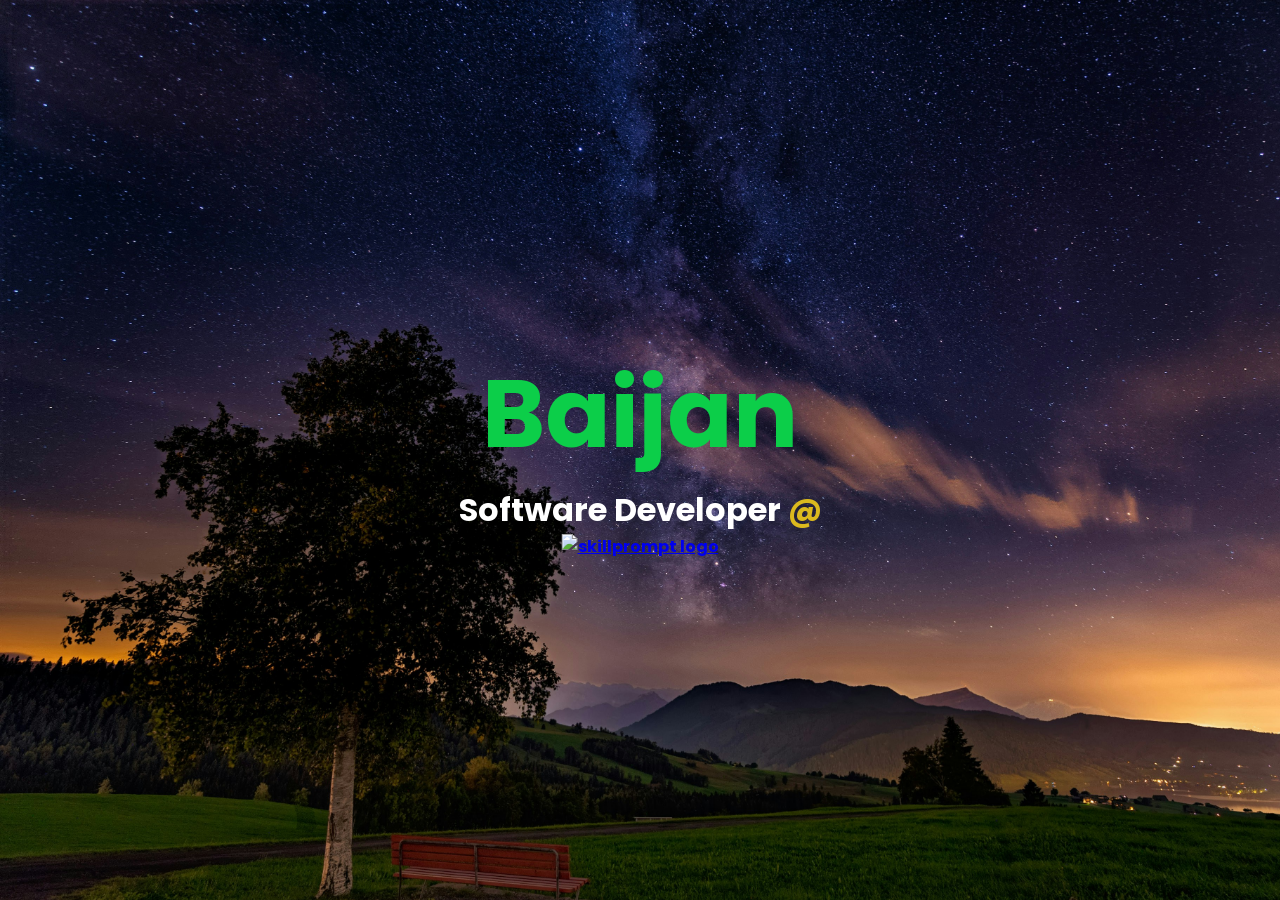
==== index.html @ 5e46c21a "init" ====
<!DOCTYPE html>
<html lang="en">
  <head>
    <meta charset="UTF-8" />
    <meta name="viewport" content="width=device-width, initial-scale=1.0" />
    <title>My Portfolio</title>

    <link rel="preconnect" href="https://fonts.googleapis.com" />
    <link rel="preconnect" href="https://fonts.gstatic.com" crossorigin />
    <link
      href="https://fonts.googleapis.com/css2?family=Poppins:ital,wght@0,100;0,200;0,300;0,400;0,500;0,600;0,700;0,800;0,900;1,100;1,200;1,300;1,400;1,500;1,600;1,700;1,800;1,900&display=swap"
      rel="stylesheet"
    />

    <link rel="stylesheet" href="styles.css" />
    <link rel="stylesheet" href="fonts.css" />
  </head>
  <body>
    <section class="hero poppins-bold">
      <div>
        <h1>Baijan</h1>
        <p>Software Developer <span class="at">@</span></p>
        <a href="https://skillprompt.com" target="_blank">
          <img
            src="https://skillprompt-website.s3.ap-south-1.amazonaws.com/assets/company_logo/logo.png"
            alt="skillprompt logo"
            width="280px"
            height="70px"
          />
        </a>
      </div>
    </section>
  </body>
</html>
---- styles.css ----
* {
  margin: 0;
  padding: 0;
  box-sizing: border-box;
}

body {
  font-family: "Poppins", sans-serif;
  font-weight: 400;
  font-style: normal;

  background-image: url("./files/universe.jpg");
  background-repeat: no-repeat;
  background-size: cover;
  width: 100vw;
  height: 100vh;
}

.hero {
  width: 100%;
  height: 100%;
  position: relative;
  text-align: center;
}

.hero div {
  position: absolute;
  top: 50%;
  left: 50%;
  transform: translate(-50%, -50%);
}

.hero div h1 {
  font-size: 6rem;
  color: #0cce49;
}

.hero div p {
  font-size: 2rem;
  color: #fff;
}

.at {
  color: #dbb91e;
}
---- fonts.css ----
.poppins-thin {
  font-family: "Poppins", sans-serif;
  font-weight: 100;
  font-style: normal;
}

.poppins-extralight {
  font-family: "Poppins", sans-serif;
  font-weight: 200;
  font-style: normal;
}

.poppins-light {
  font-family: "Poppins", sans-serif;
  font-weight: 300;
  font-style: normal;
}

.poppins-regular {
  font-family: "Poppins", sans-serif;
  font-weight: 400;
  font-style: normal;
}

.poppins-medium {
  font-family: "Poppins", sans-serif;
  font-weight: 500;
  font-style: normal;
}

.poppins-semibold {
  font-family: "Poppins", sans-serif;
  font-weight: 600;
  font-style: normal;
}

.poppins-bold {
  font-family: "Poppins", sans-serif;
  font-weight: 700;
  font-style: normal;
}

.poppins-extrabold {
  font-family: "Poppins", sans-serif;
  font-weight: 800;
  font-style: normal;
}

.poppins-black {
  font-family: "Poppins", sans-serif;
  font-weight: 900;
  font-style: normal;
}

.poppins-thin-italic {
  font-family: "Poppins", sans-serif;
  font-weight: 100;
  font-style: italic;
}

.poppins-extralight-italic {
  font-family: "Poppins", sans-serif;
  font-weight: 200;
  font-style: italic;
}

.poppins-light-italic {
  font-family: "Poppins", sans-serif;
  font-weight: 300;
  font-style: italic;
}

.poppins-regular-italic {
  font-family: "Poppins", sans-serif;
  font-weight: 400;
  font-style: italic;
}

.poppins-medium-italic {
  font-family: "Poppins", sans-serif;
  font-weight: 500;
  font-style: italic;
}

.poppins-semibold-italic {
  font-family: "Poppins", sans-serif;
  font-weight: 600;
  font-style: italic;
}

.poppins-bold-italic {
  font-family: "Poppins", sans-serif;
  font-weight: 700;
  font-style: italic;
}

.poppins-extrabold-italic {
  font-family: "Poppins", sans-serif;
  font-weight: 800;
  font-style: italic;
}

.poppins-black-italic {
  font-family: "Poppins", sans-serif;
  font-weight: 900;
  font-style: italic;
}
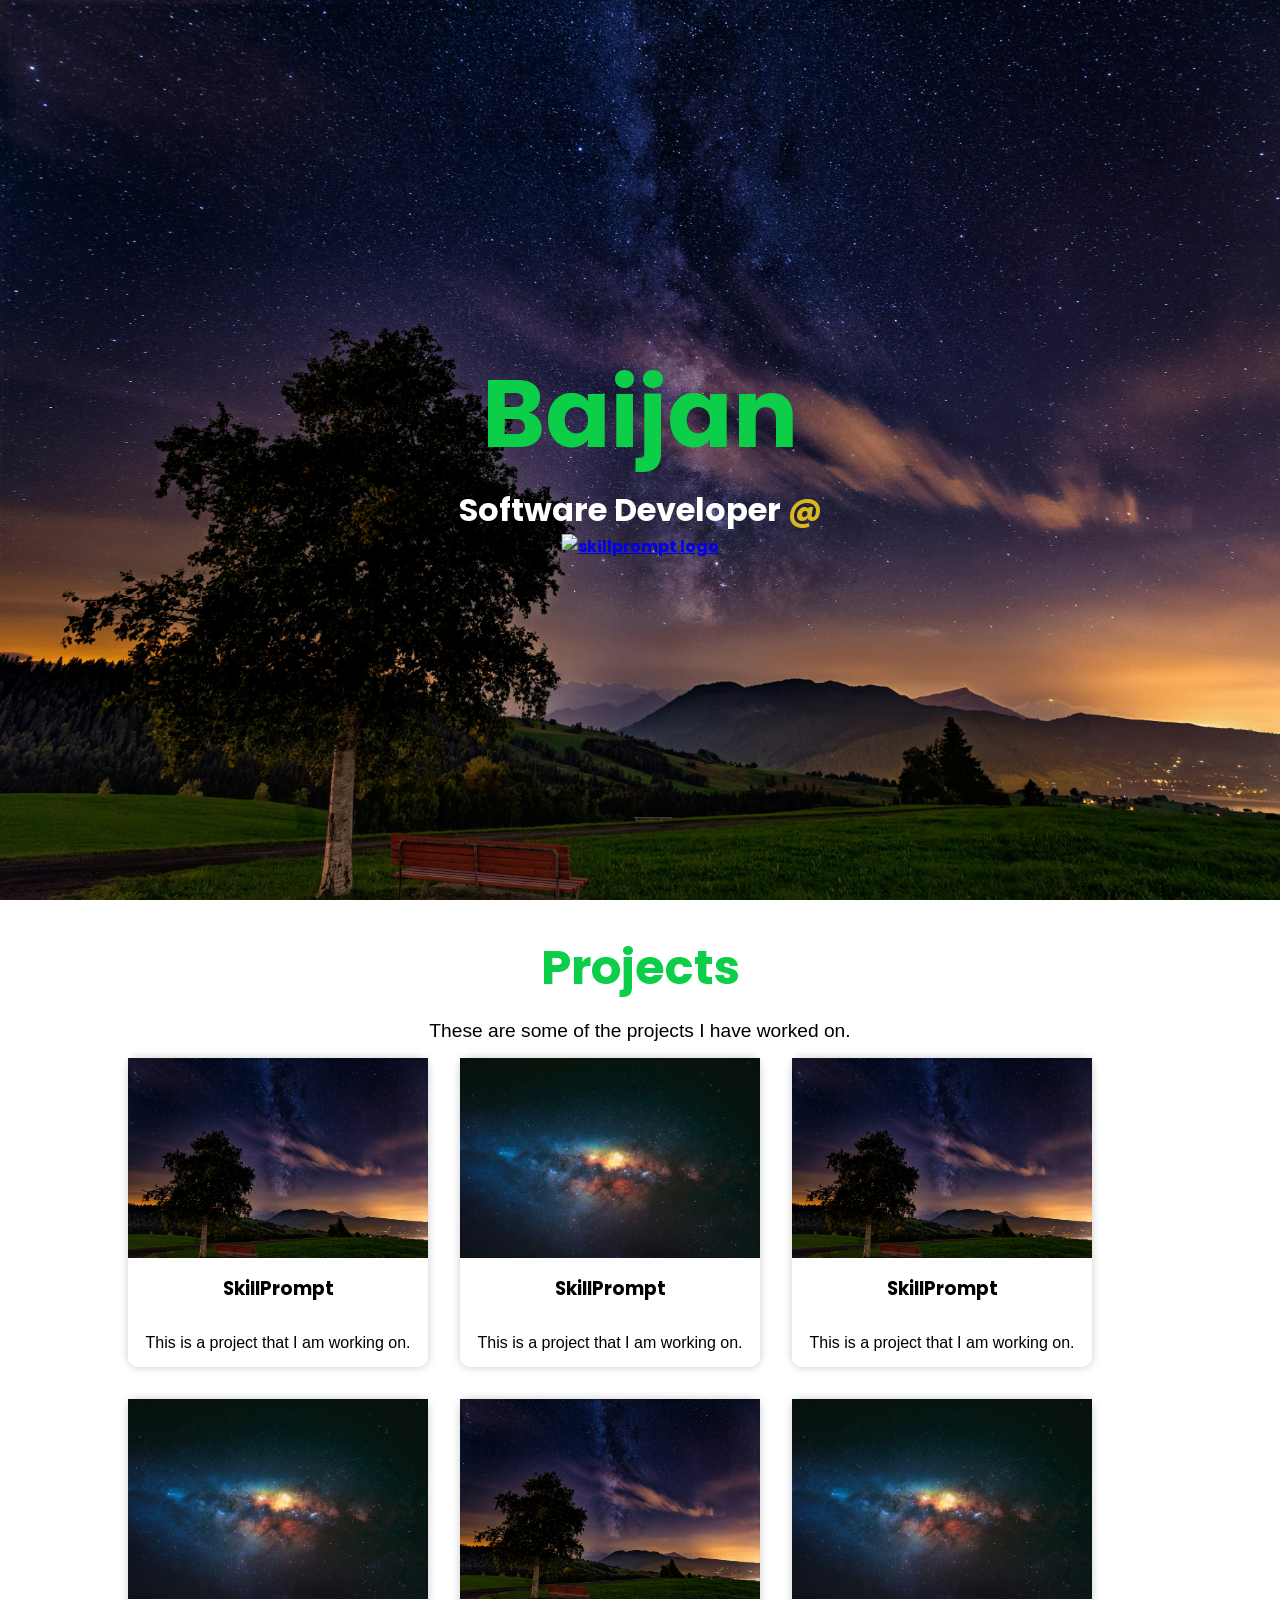
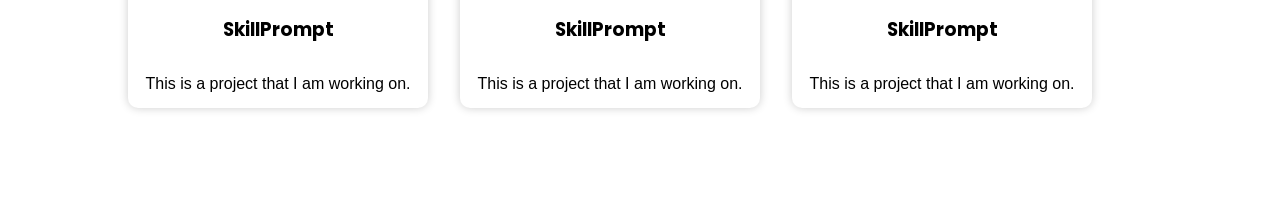
==== commit 76bf0dfd: "projects" ====
--- a/index.html
+++ b/index.html
@@ -30,5 +30,57 @@
         </a>
       </div>
     </section>
+
+    <section class="social-links">
+      <a href="https://github.com/baijanathTharu" target="_blank">
+        <img src="./files/github.svg" alt="github icon" />
+      </a>
+      <a href="https://www.linkedin.com/in/bntharu/" target="_blank">
+        <img src="./files/linkedin.svg" alt="linkedin icon" />
+      </a>
+    </section>
+
+    <!-- projects start -->
+
+    <section class="projects">
+      <h2 class="poppins-bold">Projects</h2>
+      <p class="poppins-regular projects-text">
+        These are some of the projects I have worked on.
+      </p>
+
+      <div class="projects-container">
+        <div class="project-card">
+          <img src="./files/universe.jpg" alt="project image" />
+          <h3 class="poppins-bold">SkillPrompt</h3>
+          <p class="poppins-regular">This is a project that I am working on.</p>
+        </div>
+        <div class="project-card">
+          <img src="./files/galaxy.jpg" alt="project image" />
+          <h3 class="poppins-bold">SkillPrompt</h3>
+          <p class="poppins-regular">This is a project that I am working on.</p>
+        </div>
+        <div class="project-card">
+          <img src="./files/universe.jpg" alt="project image" />
+          <h3 class="poppins-bold">SkillPrompt</h3>
+          <p class="poppins-regular">This is a project that I am working on.</p>
+        </div>
+        <div class="project-card">
+          <img src="./files/galaxy.jpg" alt="project image" />
+          <h3 class="poppins-bold">SkillPrompt</h3>
+          <p class="poppins-regular">This is a project that I am working on.</p>
+        </div>
+        <div class="project-card">
+          <img src="./files/universe.jpg" alt="project image" />
+          <h3 class="poppins-bold">SkillPrompt</h3>
+          <p class="poppins-regular">This is a project that I am working on.</p>
+        </div>
+        <div class="project-card">
+          <img src="./files/galaxy.jpg" alt="project image" />
+          <h3 class="poppins-bold">SkillPrompt</h3>
+          <p class="poppins-regular">This is a project that I am working on.</p>
+        </div>
+      </div>
+    </section>
+    <!-- projects ends -->
   </body>
 </html>
--- a/styles.css
+++ b/styles.css
@@ -14,6 +14,8 @@
   background-size: cover;
   width: 100vw;
   height: 100vh;
+
+  overflow-x: hidden;
 }
 
 .hero {
@@ -43,3 +45,107 @@
 .at {
   color: #dbb91e;
 }
+
+/* social links */
+
+.social-links {
+  display: flex;
+  flex-direction: column;
+  justify-content: center;
+  align-items: center;
+  gap: 2rem;
+  position: fixed;
+  top: 0;
+  right: 0;
+
+  width: 5rem;
+  height: 100vh;
+
+  background: #d8d6d6;
+
+  opacity: 0;
+  transition: opacity 0.5s linear;
+}
+
+.social-links:hover {
+  opacity: 1;
+}
+
+.social-links img {
+  width: 50px;
+  height: 50px;
+}
+
+.social-links a {
+  transition: transform 0.2s linear;
+}
+
+.social-links a:hover {
+  transform: scale(1.2);
+}
+
+/* social links ends */
+
+/* projects */
+
+.projects {
+  background-color: #ffffff;
+  /* width: 100%; */
+  height: 100vh;
+  width: 100vw;
+  padding: 2rem;
+}
+
+.projects h2 {
+  font-size: 3rem;
+  text-align: center;
+  color: #0cce49;
+}
+
+.projects .projects-text {
+  text-align: center;
+  margin-top: 1rem;
+  font-size: 1.2rem;
+}
+
+.projects .projects-container {
+  display: flex;
+  align-items: center;
+  flex-wrap: wrap;
+  gap: 2rem;
+  max-width: 1024px;
+  margin: 0 auto;
+  margin-top: 1rem;
+}
+
+.projects .project-card {
+  display: flex;
+  flex-direction: column;
+  align-items: center;
+  gap: 1rem;
+  width: 300px;
+
+  height: auto;
+  background-color: #fff;
+  border-radius: 10px;
+
+  transition: transform 0.2s linear;
+  box-shadow: 0 0 10px rgba(0, 0, 0, 0.2);
+}
+
+.projects .project-card img {
+  width: 100%;
+  height: 100%;
+}
+
+.projects .project-card p {
+  text-align: center;
+  padding: 15px;
+}
+
+.projects .project-card:hover {
+  transform: scale(1.1);
+  cursor: pointer;
+}
+
+/* projects ends */
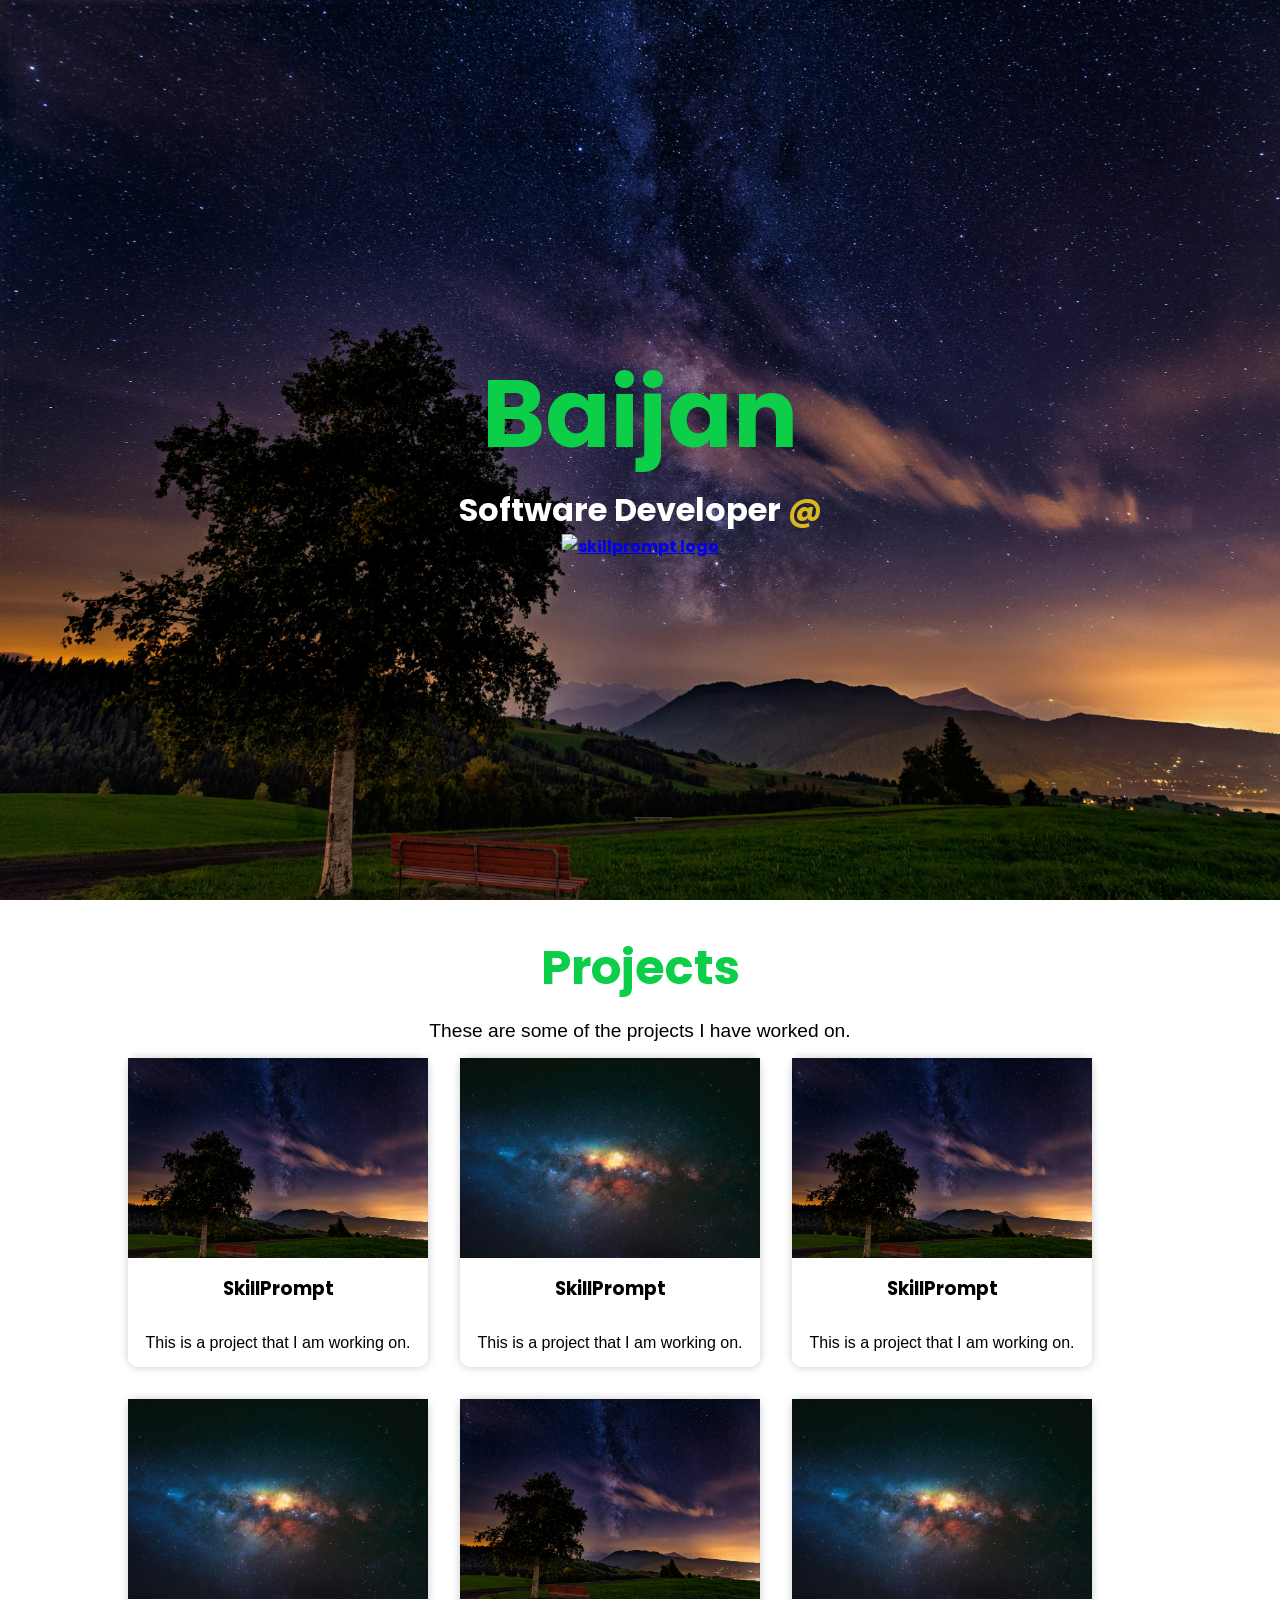
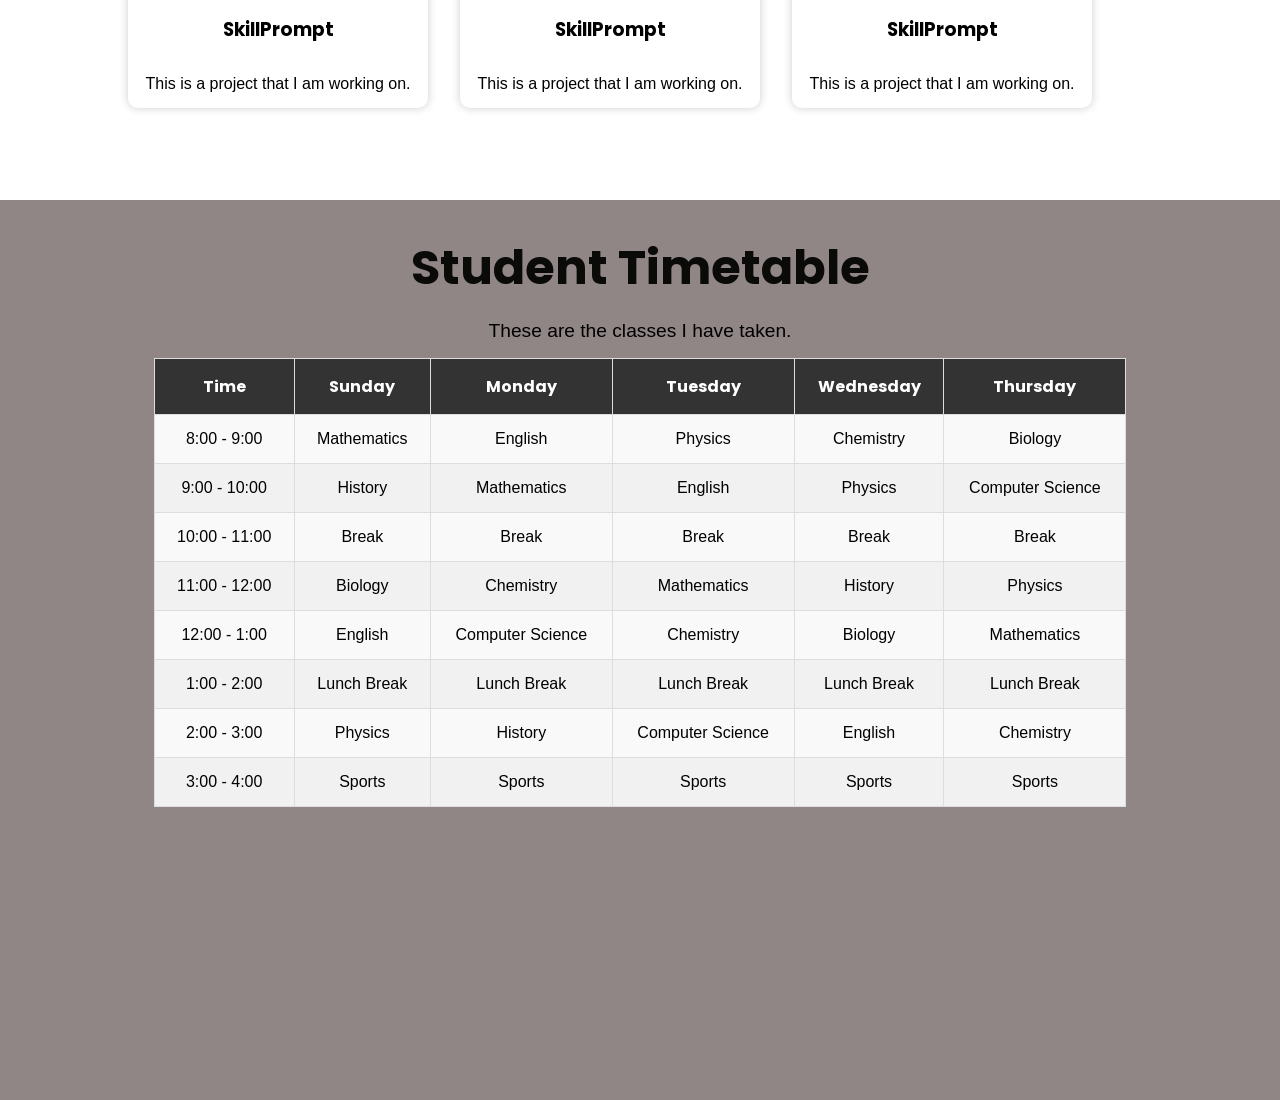
==== commit bf6e2374: "table" ====
--- a/index.html
+++ b/index.html
@@ -82,5 +82,92 @@
       </div>
     </section>
     <!-- projects ends -->
+
+    <!-- time table -->
+    <section class="timetable">
+      <h2>Student Timetable</h2>
+      <p class="poppins-regular timetable-text">
+        These are the classes I have taken.
+      </p>
+      <table>
+        <thead>
+          <tr>
+            <th>Time</th>
+            <th>Sunday</th>
+            <th>Monday</th>
+            <th>Tuesday</th>
+            <th>Wednesday</th>
+            <th>Thursday</th>
+          </tr>
+        </thead>
+        <tbody>
+          <tr>
+            <td>8:00 - 9:00</td>
+            <td>Mathematics</td>
+            <td>English</td>
+            <td>Physics</td>
+            <td>Chemistry</td>
+            <td>Biology</td>
+          </tr>
+          <tr>
+            <td>9:00 - 10:00</td>
+            <td>History</td>
+            <td>Mathematics</td>
+            <td>English</td>
+            <td>Physics</td>
+            <td>Computer Science</td>
+          </tr>
+          <tr>
+            <td>10:00 - 11:00</td>
+            <td>Break</td>
+            <td>Break</td>
+            <td>Break</td>
+            <td>Break</td>
+            <td>Break</td>
+          </tr>
+          <tr>
+            <td>11:00 - 12:00</td>
+            <td>Biology</td>
+            <td>Chemistry</td>
+            <td>Mathematics</td>
+            <td>History</td>
+            <td>Physics</td>
+          </tr>
+          <tr>
+            <td>12:00 - 1:00</td>
+            <td>English</td>
+            <td>Computer Science</td>
+            <td>Chemistry</td>
+            <td>Biology</td>
+            <td>Mathematics</td>
+          </tr>
+          <tr>
+            <td>1:00 - 2:00</td>
+            <td>Lunch Break</td>
+            <td>Lunch Break</td>
+            <td>Lunch Break</td>
+            <td>Lunch Break</td>
+            <td>Lunch Break</td>
+          </tr>
+          <tr>
+            <td>2:00 - 3:00</td>
+            <td>Physics</td>
+            <td>History</td>
+            <td>Computer Science</td>
+            <td>English</td>
+            <td>Chemistry</td>
+          </tr>
+          <tr>
+            <td>3:00 - 4:00</td>
+            <td>Sports</td>
+            <td>Sports</td>
+            <td>Sports</td>
+            <td>Sports</td>
+            <td>Sports</td>
+          </tr>
+        </tbody>
+      </table>
+    </section>
+    <!-- time table ends -->
   </body>
 </html>
--- a/styles.css
+++ b/styles.css
@@ -149,3 +149,56 @@
 }
 
 /* projects ends */
+
+/* time table */
+.timetable {
+  background-color: #918686;
+  width: 100%;
+  height: 100vh;
+  width: 100vw;
+  padding: 2rem;
+}
+
+.timetable h2 {
+  font-size: 3rem;
+  text-align: center;
+  color: #0a0a09;
+}
+
+.timetable .timetable-text {
+  text-align: center;
+  margin-top: 1rem;
+  font-size: 1.2rem;
+}
+
+table {
+  margin: 0 auto;
+  margin-top: 1rem;
+  width: 80%;
+  border-collapse: collapse;
+  text-align: center;
+}
+
+th,
+td {
+  padding: 15px;
+  border: 1px solid #ddd;
+}
+
+th {
+  background-color: #333;
+  color: #fff;
+}
+
+td {
+  background-color: #f9f9f9;
+}
+
+tr:nth-child(even) td {
+  background-color: #f1f1f1;
+}
+
+td:hover {
+  background-color: #e2e2e2;
+}
+/* time table ends */
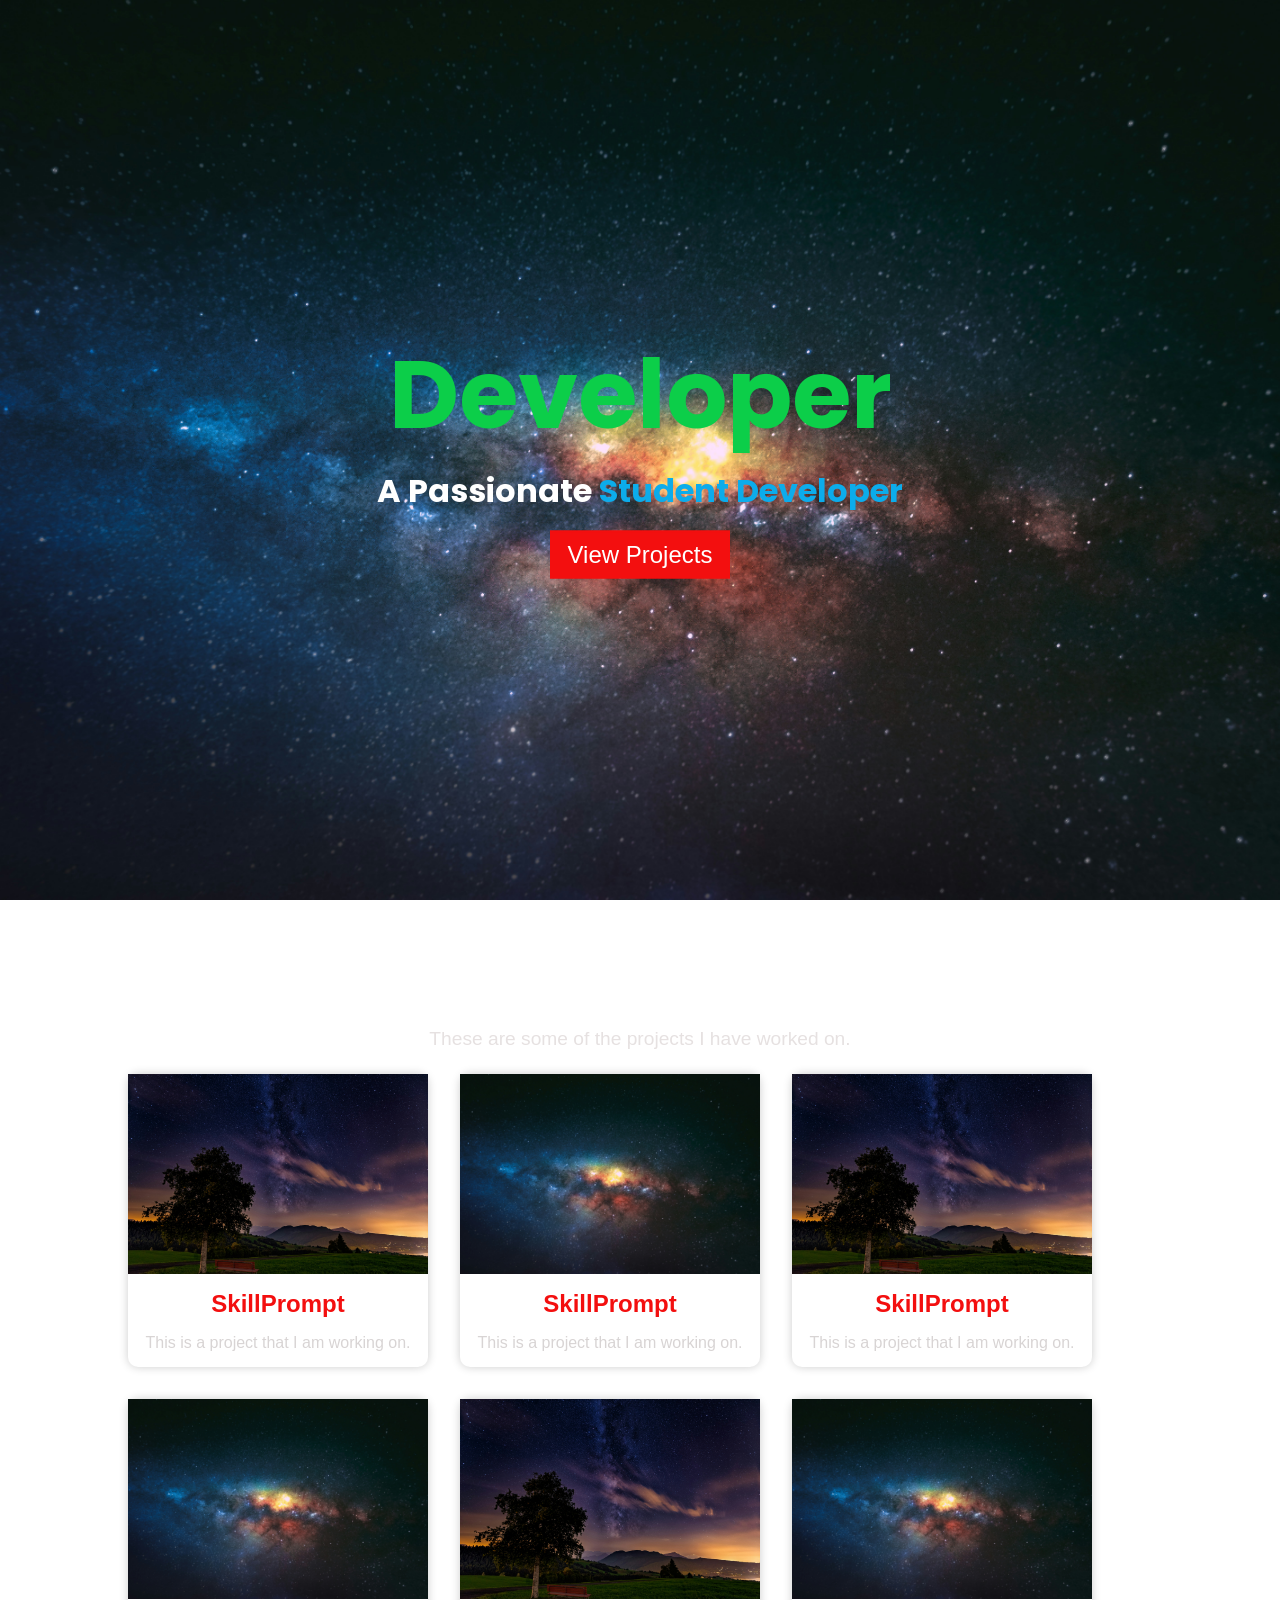
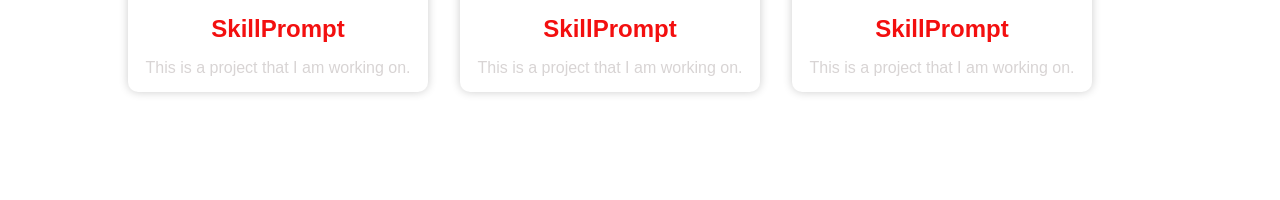
==== commit 32ff8c9b: "nhc-project" ====
--- a/index.html
+++ b/index.html
@@ -18,15 +18,12 @@
   <body>
     <section class="hero poppins-bold">
       <div>
-        <h1>Baijan</h1>
-        <p>Software Developer <span class="at">@</span></p>
-        <a href="https://skillprompt.com" target="_blank">
-          <img
-            src="https://skillprompt-website.s3.ap-south-1.amazonaws.com/assets/company_logo/logo.png"
-            alt="skillprompt logo"
-            width="280px"
-            height="70px"
-          />
+        <h1 class="poppins-extrabold-">Developer</h1>
+        <p>A Passionate <span class="developer">Student Developer</span></p>
+        <a href="#projects">
+          <button class="poppins-regular" id="view-projects">
+            View Projects
+          </button>
         </a>
       </div>
     </section>
@@ -42,8 +39,8 @@
 
     <!-- projects start -->
 
-    <section class="projects">
-      <h2 class="poppins-bold">Projects</h2>
+    <section class="projects" id="projects">
+      <h2 class="poppins-bold">PROJECTS</h2>
       <p class="poppins-regular projects-text">
         These are some of the projects I have worked on.
       </p>
@@ -51,123 +48,38 @@
       <div class="projects-container">
         <div class="project-card">
           <img src="./files/universe.jpg" alt="project image" />
-          <h3 class="poppins-bold">SkillPrompt</h3>
+          <h3 class="poppins-semibold">SkillPrompt</h3>
           <p class="poppins-regular">This is a project that I am working on.</p>
         </div>
         <div class="project-card">
           <img src="./files/galaxy.jpg" alt="project image" />
-          <h3 class="poppins-bold">SkillPrompt</h3>
+          <h3 class="poppins-semibold">SkillPrompt</h3>
           <p class="poppins-regular">This is a project that I am working on.</p>
         </div>
         <div class="project-card">
           <img src="./files/universe.jpg" alt="project image" />
-          <h3 class="poppins-bold">SkillPrompt</h3>
+          <h3 class="poppins-semibold">SkillPrompt</h3>
           <p class="poppins-regular">This is a project that I am working on.</p>
         </div>
         <div class="project-card">
           <img src="./files/galaxy.jpg" alt="project image" />
-          <h3 class="poppins-bold">SkillPrompt</h3>
+          <h3 class="poppins-semibold">SkillPrompt</h3>
           <p class="poppins-regular">This is a project that I am working on.</p>
         </div>
         <div class="project-card">
           <img src="./files/universe.jpg" alt="project image" />
-          <h3 class="poppins-bold">SkillPrompt</h3>
+          <h3 class="poppins-semibold">SkillPrompt</h3>
           <p class="poppins-regular">This is a project that I am working on.</p>
         </div>
         <div class="project-card">
           <img src="./files/galaxy.jpg" alt="project image" />
-          <h3 class="poppins-bold">SkillPrompt</h3>
+          <h3 class="poppins-semibold">SkillPrompt</h3>
           <p class="poppins-regular">This is a project that I am working on.</p>
         </div>
       </div>
     </section>
     <!-- projects ends -->
 
-    <!-- time table -->
-    <section class="timetable">
-      <h2>Student Timetable</h2>
-      <p class="poppins-regular timetable-text">
-        These are the classes I have taken.
-      </p>
-      <table>
-        <thead>
-          <tr>
-            <th>Time</th>
-            <th>Sunday</th>
-            <th>Monday</th>
-            <th>Tuesday</th>
-            <th>Wednesday</th>
-            <th>Thursday</th>
-          </tr>
-        </thead>
-        <tbody>
-          <tr>
-            <td>8:00 - 9:00</td>
-            <td>Mathematics</td>
-            <td>English</td>
-            <td>Physics</td>
-            <td>Chemistry</td>
-            <td>Biology</td>
-          </tr>
-          <tr>
-            <td>9:00 - 10:00</td>
-            <td>History</td>
-            <td>Mathematics</td>
-            <td>English</td>
-            <td>Physics</td>
-            <td>Computer Science</td>
-          </tr>
-          <tr>
-            <td>10:00 - 11:00</td>
-            <td>Break</td>
-            <td>Break</td>
-            <td>Break</td>
-            <td>Break</td>
-            <td>Break</td>
-          </tr>
-          <tr>
-            <td>11:00 - 12:00</td>
-            <td>Biology</td>
-            <td>Chemistry</td>
-            <td>Mathematics</td>
-            <td>History</td>
-            <td>Physics</td>
-          </tr>
-          <tr>
-            <td>12:00 - 1:00</td>
-            <td>English</td>
-            <td>Computer Science</td>
-            <td>Chemistry</td>
-            <td>Biology</td>
-            <td>Mathematics</td>
-          </tr>
-          <tr>
-            <td>1:00 - 2:00</td>
-            <td>Lunch Break</td>
-            <td>Lunch Break</td>
-            <td>Lunch Break</td>
-            <td>Lunch Break</td>
-            <td>Lunch Break</td>
-          </tr>
-          <tr>
-            <td>2:00 - 3:00</td>
-            <td>Physics</td>
-            <td>History</td>
-            <td>Computer Science</td>
-            <td>English</td>
-            <td>Chemistry</td>
-          </tr>
-          <tr>
-            <td>3:00 - 4:00</td>
-            <td>Sports</td>
-            <td>Sports</td>
-            <td>Sports</td>
-            <td>Sports</td>
-            <td>Sports</td>
-          </tr>
-        </tbody>
-      </table>
-    </section>
-    <!-- time table ends -->
+    <script src="script.js"></script>
   </body>
 </html>
--- a/styles.css
+++ b/styles.css
@@ -9,10 +9,10 @@
   font-weight: 400;
   font-style: normal;
 
-  background-image: url("./files/universe.jpg");
+  background-image: url("./files/galaxy.jpg");
   background-repeat: no-repeat;
   background-size: cover;
-  width: 100vw;
+  background-attachment: fixed;
   height: 100vh;
 
   overflow-x: hidden;
@@ -42,8 +42,40 @@
   color: #fff;
 }
 
-.at {
-  color: #dbb91e;
+.developer {
+  color: #0caceb;
+}
+
+.hero div button {
+  font-size: 1.5rem;
+  padding: 0.5rem 1rem;
+  margin-top: 1rem;
+  border: 2px solid #f30f0f;
+  cursor: pointer;
+
+  transition: background-color 0.2s linear, color 0.2s linear;
+
+  background-color: #f30f0f;
+  color: #fff;
+
+  animation: scale-btn 2s linear infinite;
+}
+
+.hero div button:hover {
+  background-color: #fff;
+  color: #f30f0f;
+}
+
+@keyframes scale-btn {
+  0% {
+    transform: scale(1);
+  }
+  50% {
+    transform: scale(1.1);
+  }
+  100% {
+    transform: scale(1);
+  }
 }
 
 /* social links */
@@ -53,22 +85,16 @@
   flex-direction: column;
   justify-content: center;
   align-items: center;
-  gap: 2rem;
+  gap: 1rem;
   position: fixed;
-  top: 0;
+  top: 50%;
+  transform: translateY(-50%);
   right: 0;
 
   width: 5rem;
-  height: 100vh;
-
-  background: #d8d6d6;
-
+  height: fit-content;
   opacity: 0;
-  transition: opacity 0.5s linear;
-}
-
-.social-links:hover {
-  opacity: 1;
+  transition: opacity 0.2s linear, transform 0.2s linear;
 }
 
 .social-links img {
@@ -89,23 +115,27 @@
 /* projects */
 
 .projects {
-  background-color: #ffffff;
-  /* width: 100%; */
-  height: 100vh;
-  width: 100vw;
+  min-height: 100vh;
+  width: 100%;
   padding: 2rem;
+  background-image: url("./files/gradient.jpg");
+  background-repeat: no-repeat;
+  background-size: cover;
+  background-attachment: fixed;
 }
 
 .projects h2 {
   font-size: 3rem;
   text-align: center;
-  color: #0cce49;
+  color: #fff;
 }
 
 .projects .projects-text {
   text-align: center;
-  margin-top: 1rem;
+  padding: 0.5rem;
+  margin: 1rem;
   font-size: 1.2rem;
+  color: #e6e1e1;
 }
 
 .projects .projects-container {
@@ -133,6 +163,11 @@
   box-shadow: 0 0 10px rgba(0, 0, 0, 0.2);
 }
 
+.projects .project-card h3 {
+  font-size: 1.5rem;
+  color: #f30f0f;
+}
+
 .projects .project-card img {
   width: 100%;
   height: 100%;
@@ -141,6 +176,8 @@
 .projects .project-card p {
   text-align: center;
   padding: 15px;
+  padding-top: 0;
+  color: #d8d4d4;
 }
 
 .projects .project-card:hover {
@@ -150,55 +187,36 @@
 
 /* projects ends */
 
-/* time table */
-.timetable {
-  background-color: #918686;
-  width: 100%;
-  height: 100vh;
-  width: 100vw;
-  padding: 2rem;
-}
-
-.timetable h2 {
-  font-size: 3rem;
-  text-align: center;
-  color: #0a0a09;
-}
-
-.timetable .timetable-text {
-  text-align: center;
-  margin-top: 1rem;
-  font-size: 1.2rem;
-}
-
-table {
-  margin: 0 auto;
-  margin-top: 1rem;
-  width: 80%;
-  border-collapse: collapse;
-  text-align: center;
-}
-
-th,
-td {
-  padding: 15px;
-  border: 1px solid #ddd;
-}
-
-th {
-  background-color: #333;
-  color: #fff;
-}
-
-td {
-  background-color: #f9f9f9;
-}
-
-tr:nth-child(even) td {
-  background-color: #f1f1f1;
-}
-
-td:hover {
-  background-color: #e2e2e2;
-}
-/* time table ends */
+/* media queries  */
+
+@media screen and (max-width: 768px) {
+  .social-links {
+    display: none;
+  }
+}
+
+@media screen and (max-width: 1024px) {
+  .projects .projects-container {
+    justify-content: center;
+  }
+}
+
+@media screen and (max-width: 768px) {
+  .hero div h1 {
+    font-size: 4rem;
+  }
+  .hero div p {
+    font-size: 1.5rem;
+  }
+}
+
+@media screen and (max-width: 425px) {
+  .hero div h1 {
+    font-size: 3rem;
+  }
+  .hero div p {
+    font-size: 1.2rem;
+  }
+}
+
+/* media queries ends */
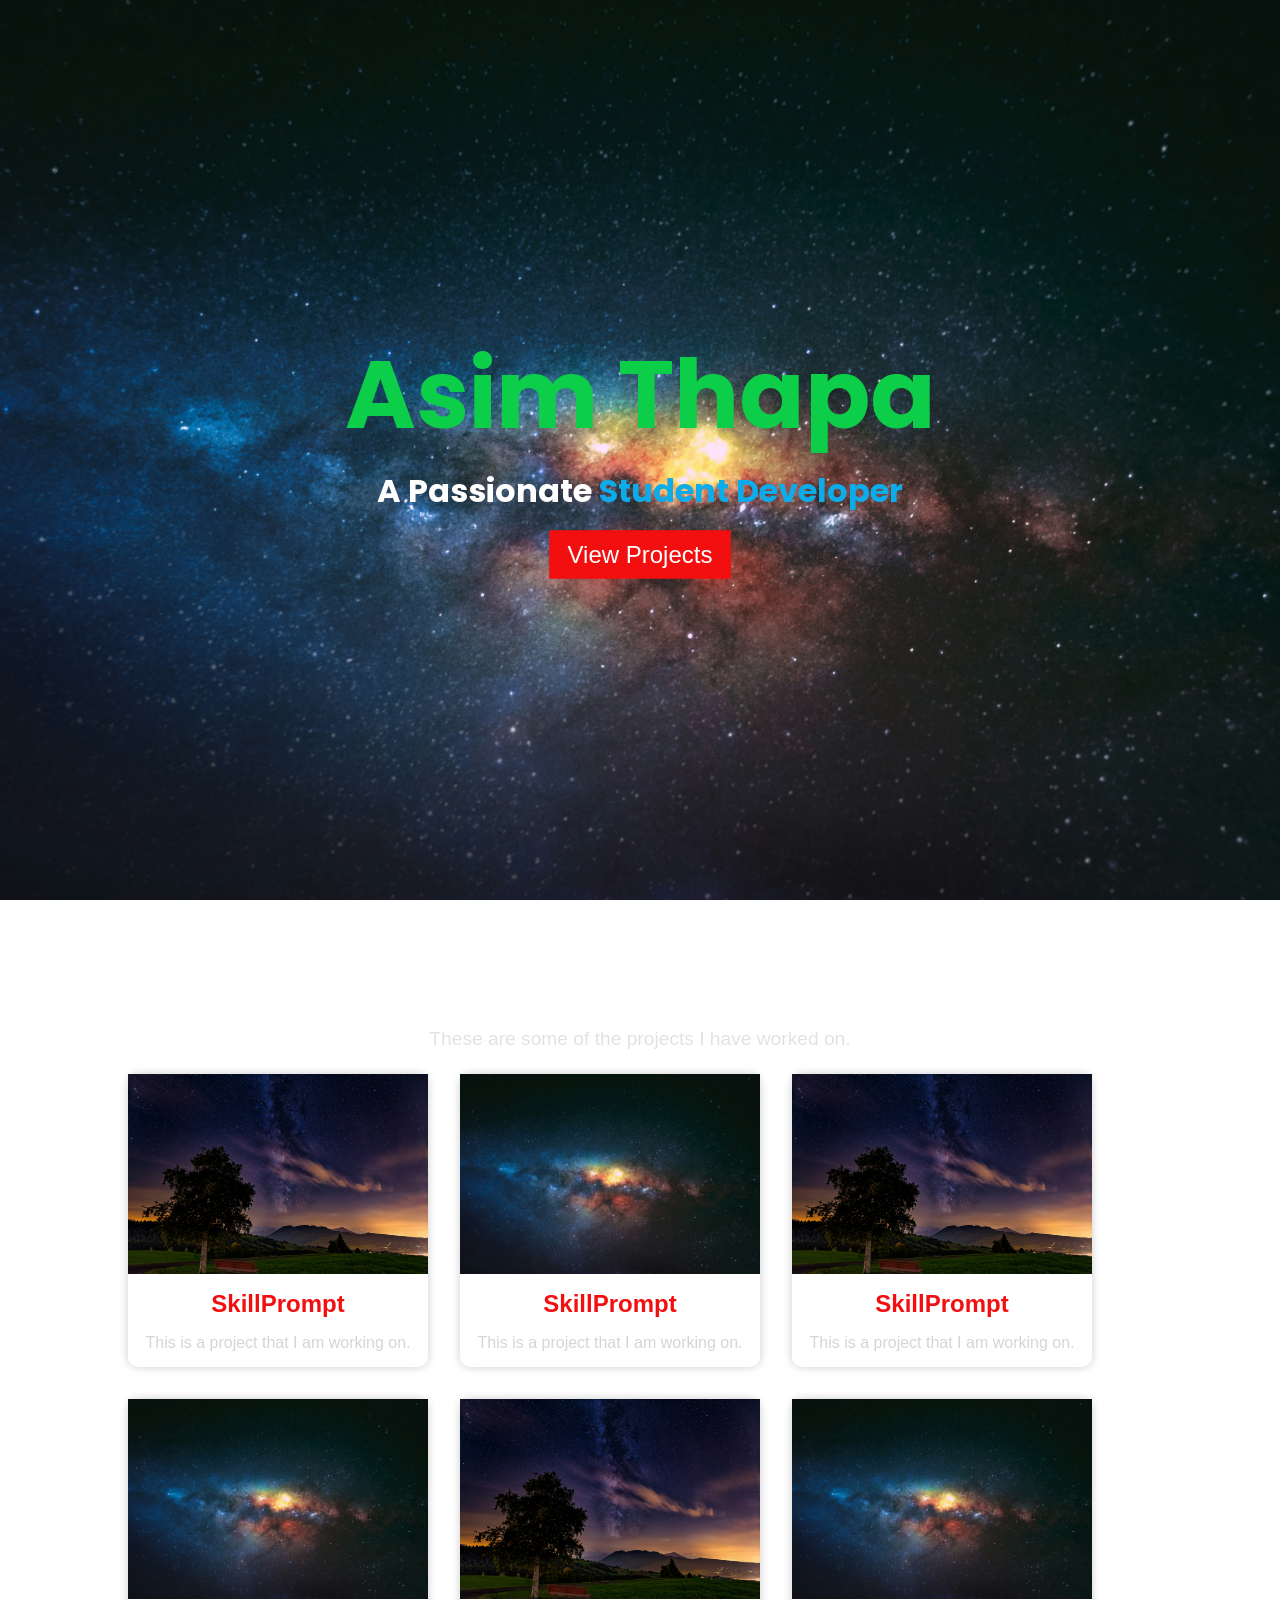
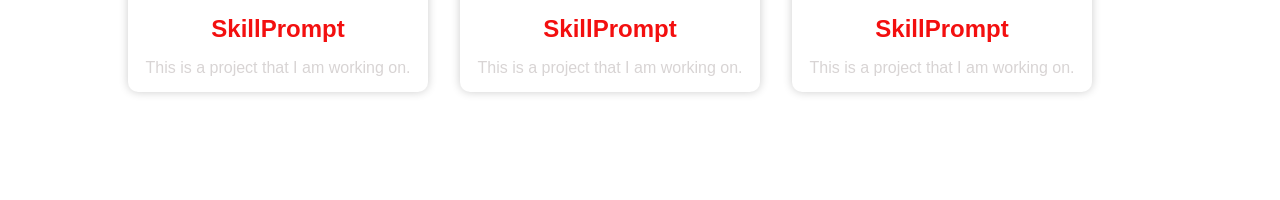
==== commit cf61ce6d: "init" ====
--- a/index.html
+++ b/index.html
@@ -3,7 +3,7 @@
   <head>
     <meta charset="UTF-8" />
     <meta name="viewport" content="width=device-width, initial-scale=1.0" />
-    <title>My Portfolio</title>
+    <title>Asim's Portfolio</title>
 
     <link rel="preconnect" href="https://fonts.googleapis.com" />
     <link rel="preconnect" href="https://fonts.gstatic.com" crossorigin />
@@ -18,7 +18,7 @@
   <body>
     <section class="hero poppins-bold">
       <div>
-        <h1 class="poppins-extrabold-">Developer</h1>
+        <h1 class="poppins-extrabold-">Asim Thapa</h1>
         <p>A Passionate <span class="developer">Student Developer</span></p>
         <a href="#projects">
           <button class="poppins-regular" id="view-projects">
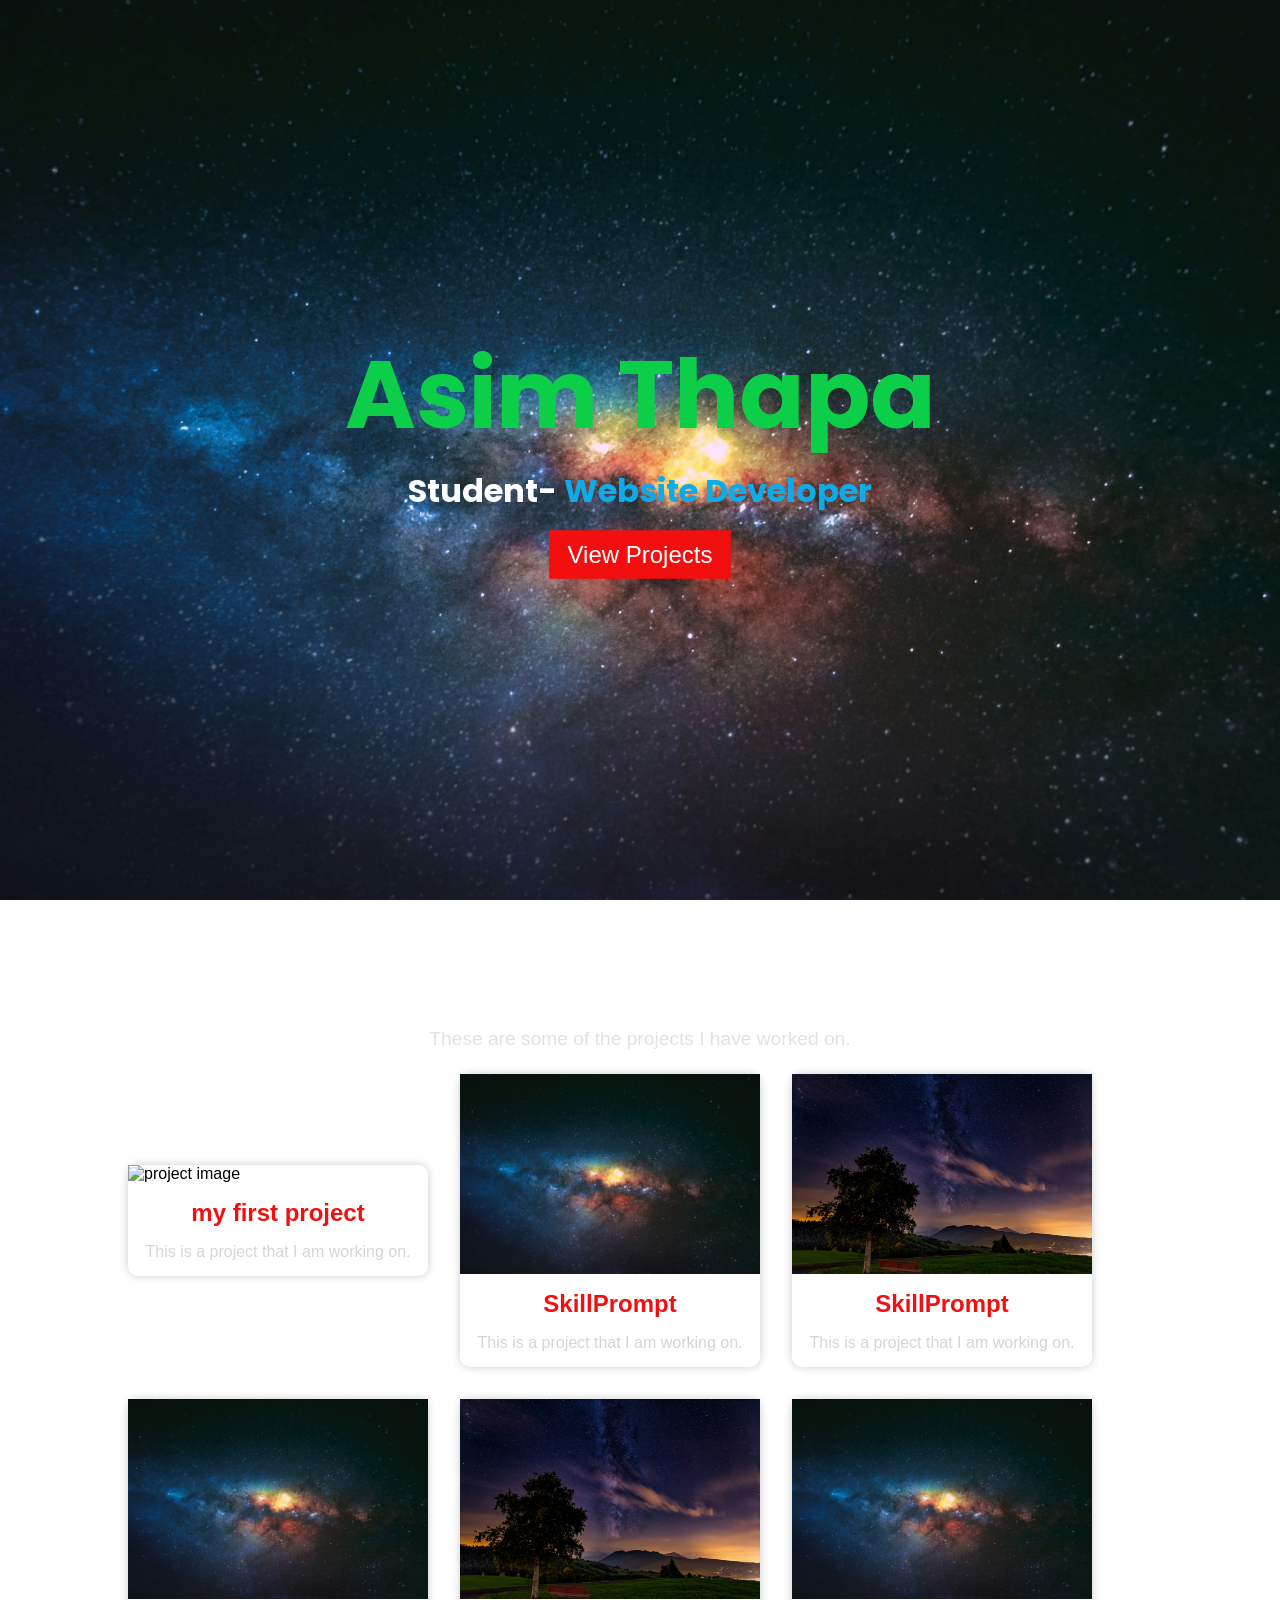
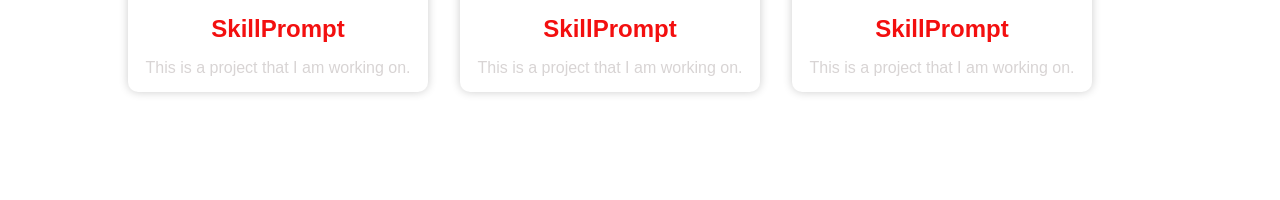
==== commit 5ac01b24: "some changes" ====
--- a/index.html
+++ b/index.html
@@ -19,7 +19,7 @@
     <section class="hero poppins-bold">
       <div>
         <h1 class="poppins-extrabold-">Asim Thapa</h1>
-        <p>A Passionate <span class="developer">Student Developer</span></p>
+        <p> Student- <span class="developer">Website Developer</span></p>
         <a href="#projects">
           <button class="poppins-regular" id="view-projects">
             View Projects
@@ -29,7 +29,7 @@
     </section>
 
     <section class="social-links">
-      <a href="https://github.com/baijanathTharu" target="_blank">
+      <a href="https://github.com/sleepyhead-41" target="_blank">
         <img src="./files/github.svg" alt="github icon" />
       </a>
       <a href="https://www.linkedin.com/in/bntharu/" target="_blank">
@@ -47,8 +47,8 @@
 
       <div class="projects-container">
         <div class="project-card">
-          <img src="./files/universe.jpg" alt="project image" />
-          <h3 class="poppins-semibold">SkillPrompt</h3>
+          <img src="./files/first.jpg" alt="project image" />
+          <h3 class="poppins-semibold">my first project</h3>
           <p class="poppins-regular">This is a project that I am working on.</p>
         </div>
         <div class="project-card">
